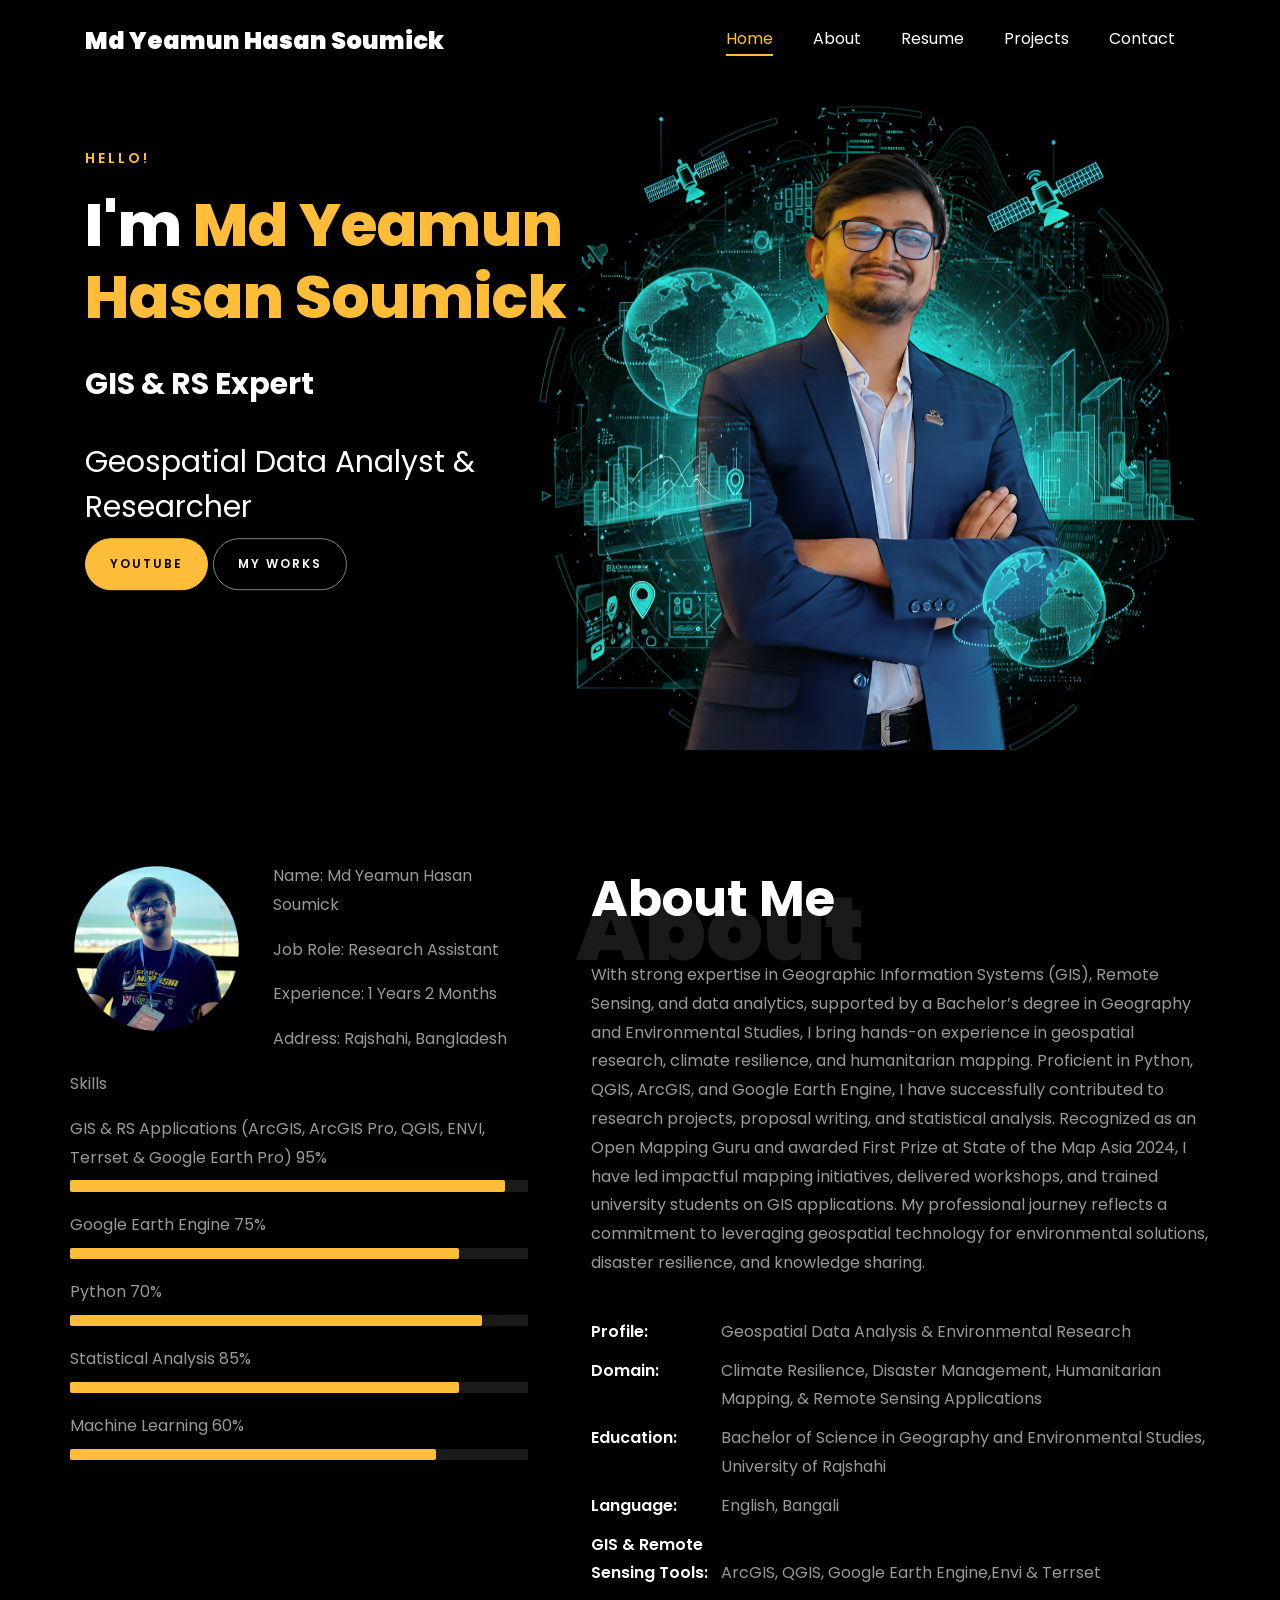
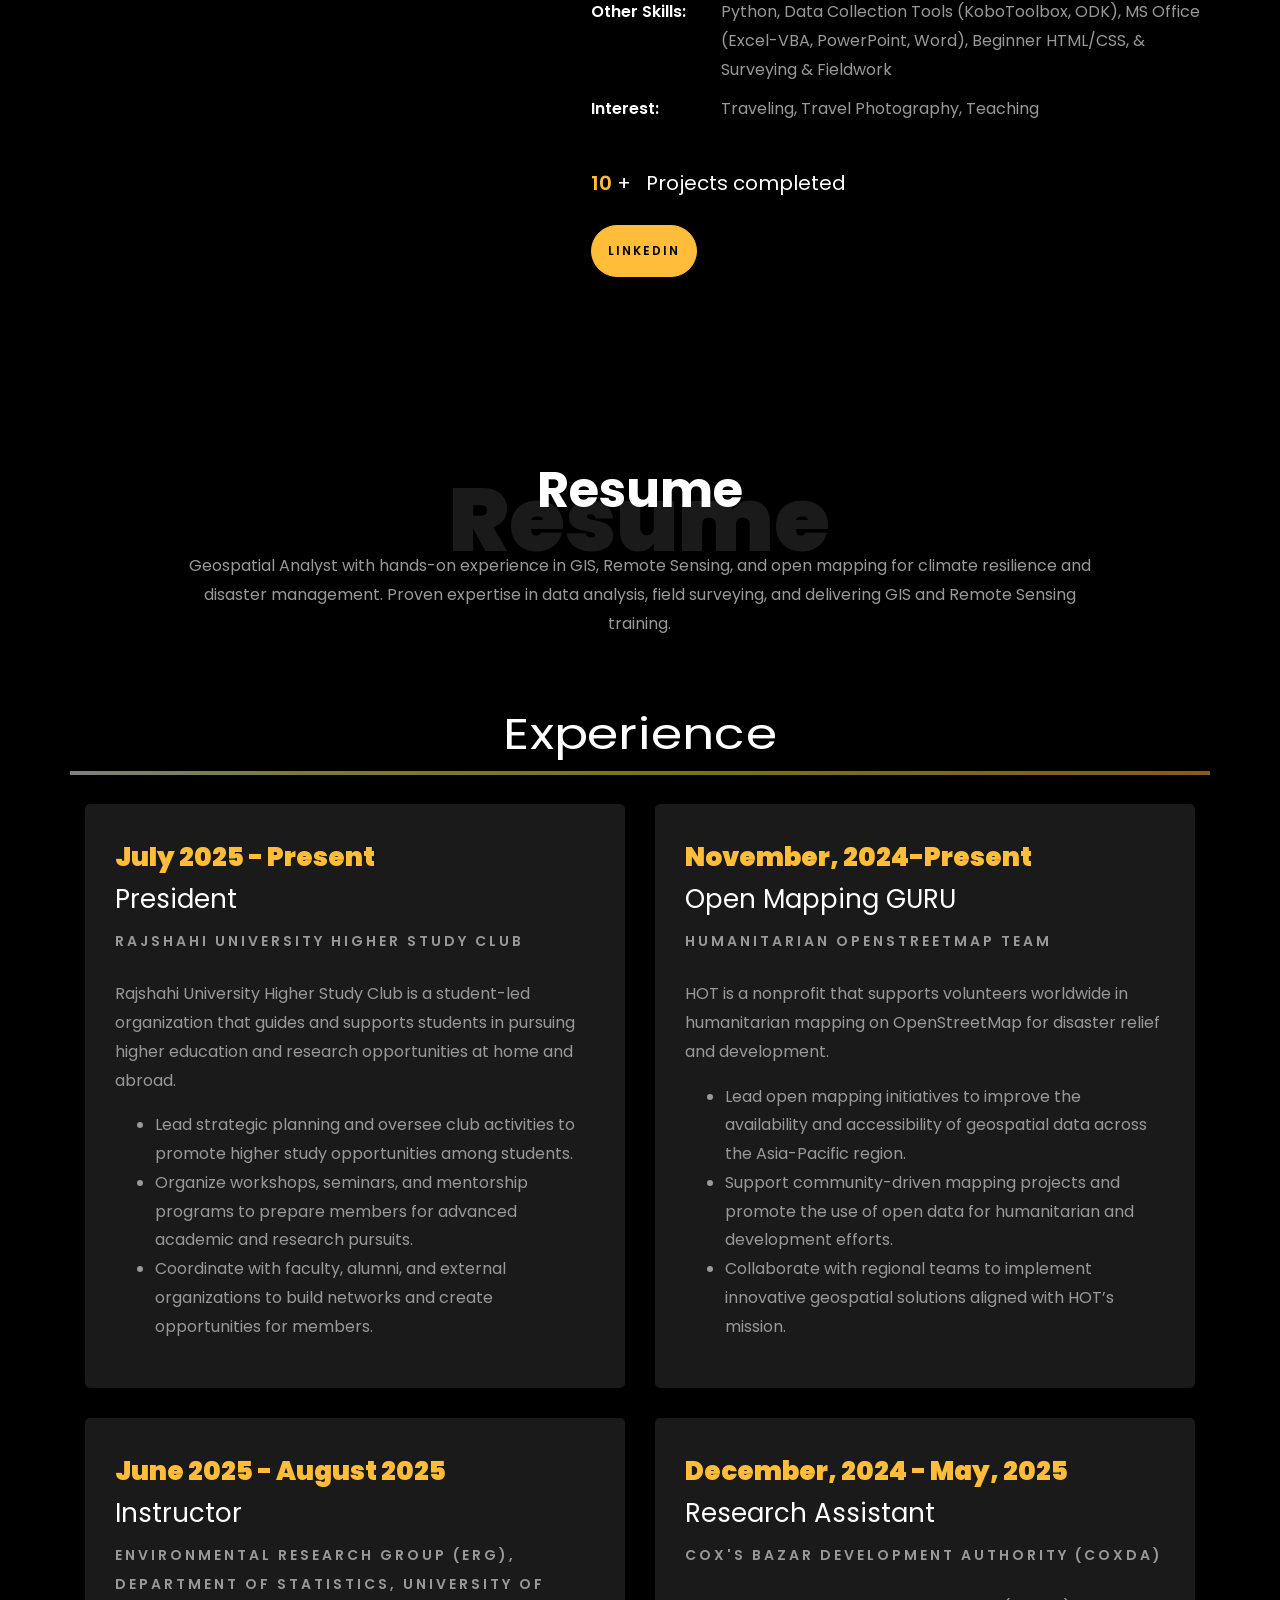
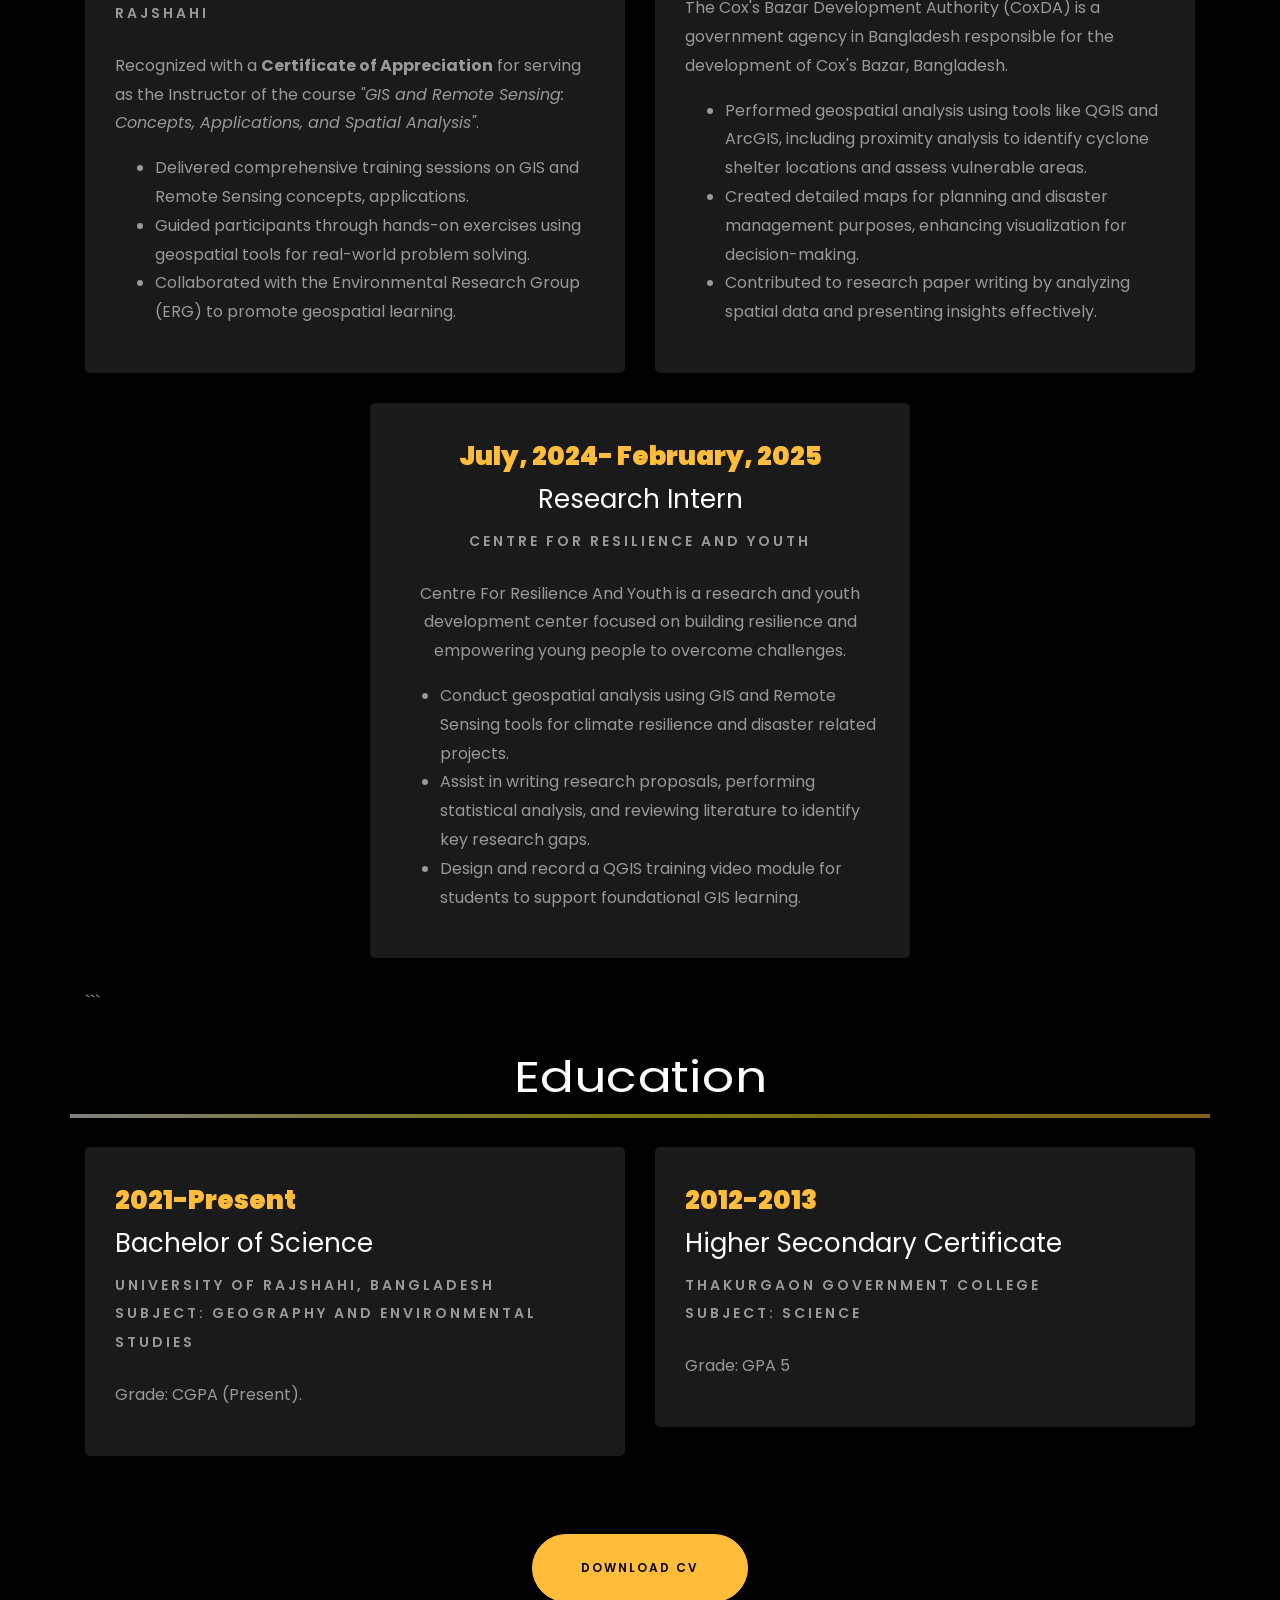
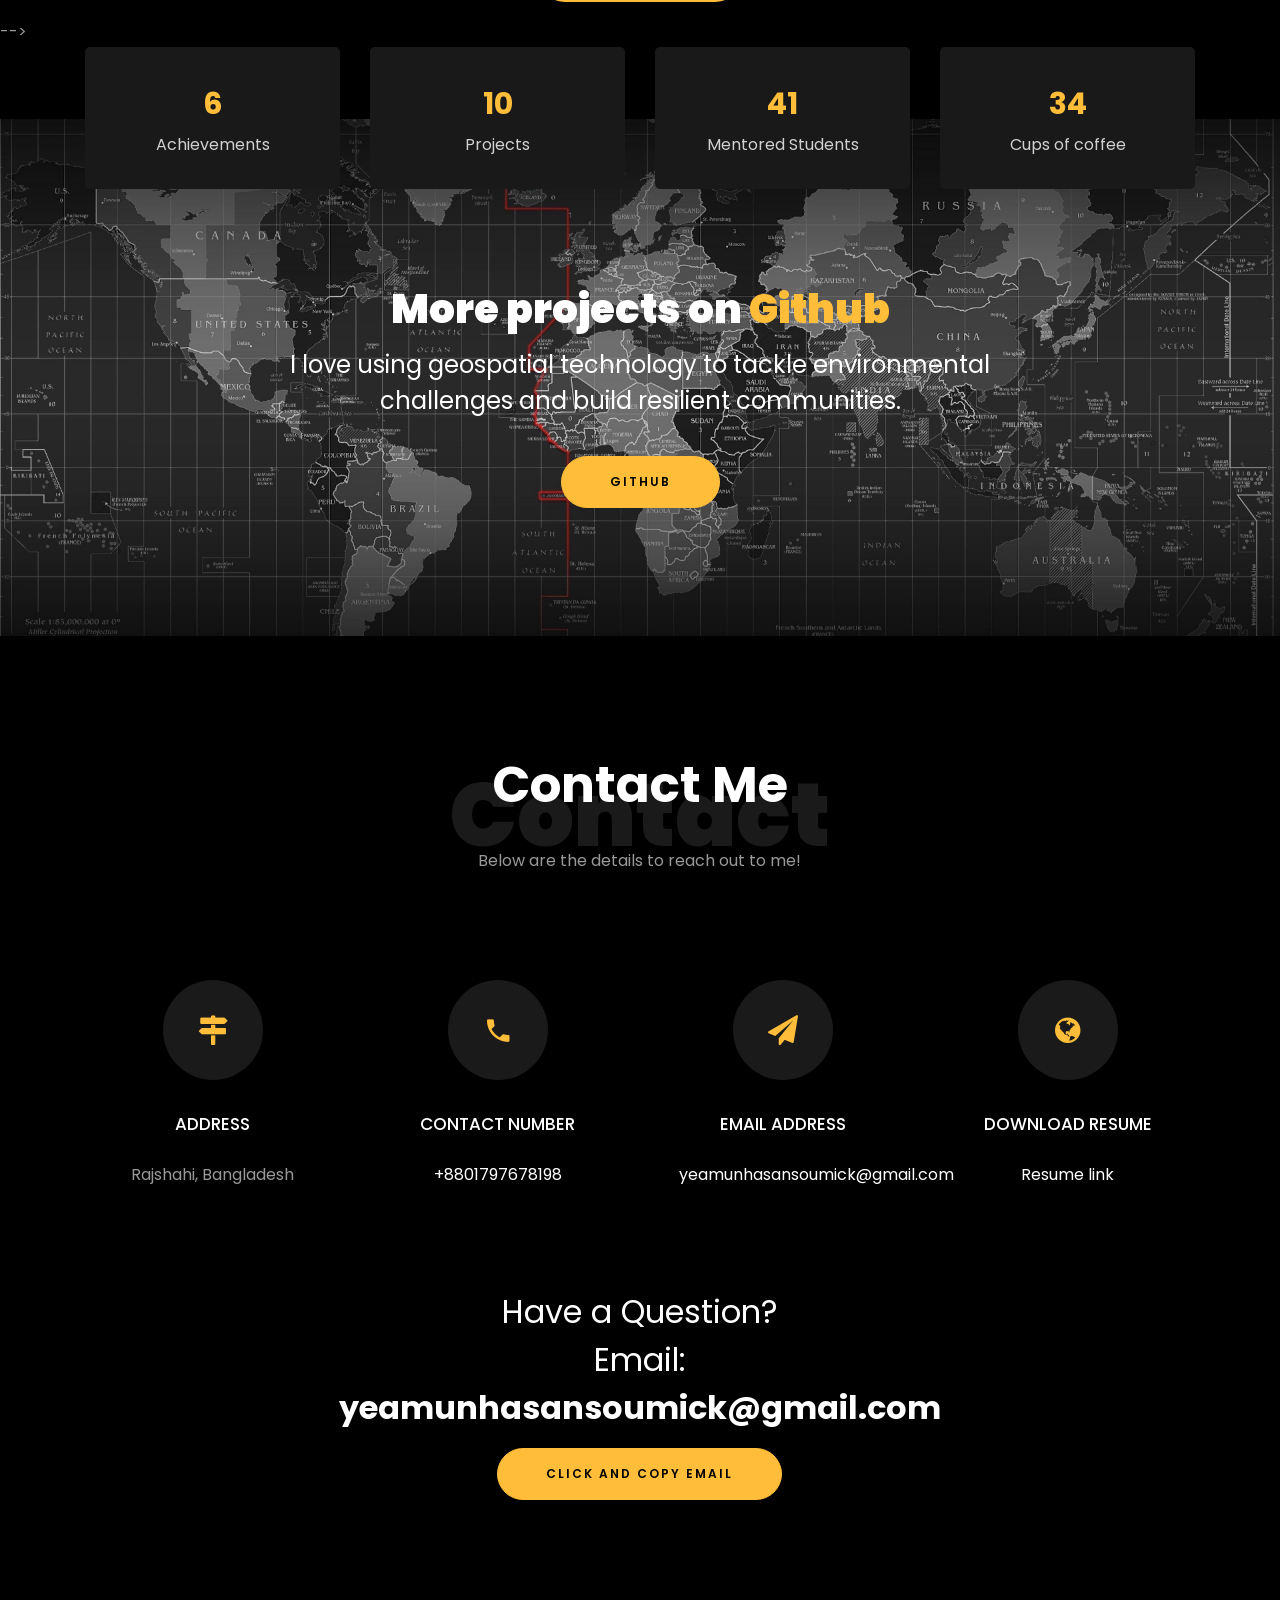
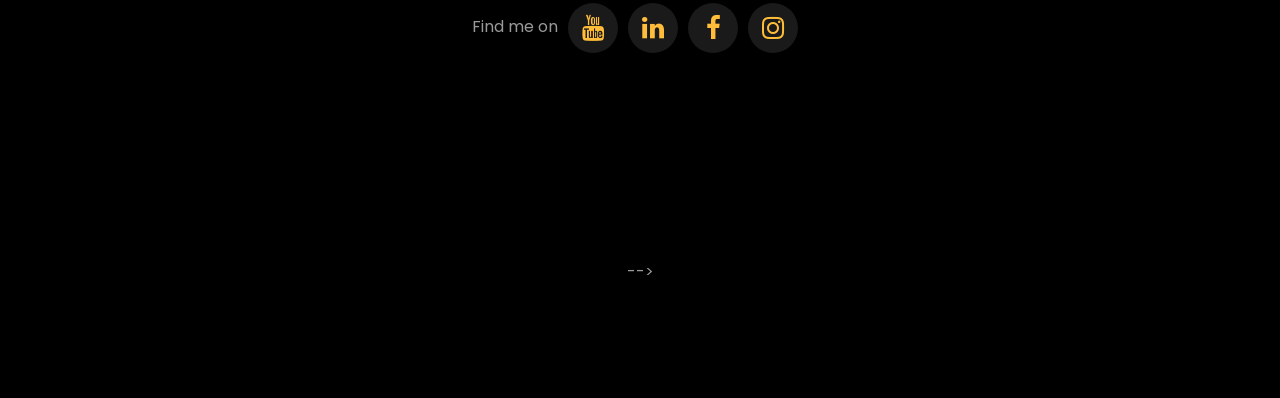
==== index.html @ 9cb05de7 "first" ====
<!DOCTYPE html>
<html lang="en">
  <head>
    <title>Md Yeamun Hasan Soumick's Portfolio</title>
    <meta charset="utf-8">
    <meta name="viewport" content="width=device-width, initial-scale=1, shrink-to-fit=no">
    
    <link href="https://fonts.googleapis.com/css?family=Poppins:100,200,300,400,500,600,700,800,900" rel="stylesheet">

    <link rel="stylesheet" href="css/open-iconic-bootstrap.min.css">
    <link rel="stylesheet" href="css/animate.css">
    
    <link rel="stylesheet" href="css/owl.carousel.min.css">
    <link rel="stylesheet" href="css/owl.theme.default.min.css">
    <link rel="stylesheet" href="css/magnific-popup.css">

    <link rel="stylesheet" href="css/aos.css">

    <link rel="stylesheet" href="css/ionicons.min.css">
    
    <link rel="stylesheet" href="css/flaticon.css">
    <link rel="stylesheet" href="css/icomoon.css">
    <link rel="stylesheet" href="css/style.css">
	<link rel="icon" href="D:\Portfolio Website\Portfolio-Website-Template-main\images\research_10456473.png" type="image/png"> 



<style>

/*======================================
//--//-->   ABOUT
======================================*/

.about-mf .box-shadow-full {
  padding-top: 4rem;
  padding-bottom: 4rem;
}

.about-mf .about-img {
  margin-bottom: 2rem;
}

.about-mf .about-img img {
  margin-left: 10px;
}


.skill-mf .progress {
  /* background-color: #cde1f8; */
  margin: .5rem 0 1.2rem 0;
  border-radius: 0;
  height: .7rem;
}

.skill-mf .progress .progress-bar {
  height: .7rem;
  background-color: #ffbd39;
}


/* Animation styles */
#typing-animation {
  position: relative;
  font-size: 30px;
  font-weight: bold;
  color: rgb(255, 255, 255);
  overflow: hidden;
  white-space: nowrap;
  animation: typing 3s steps(20, end) infinite;
}

#typing-animation:before {
  content: "";
  /* position: absolute; */
  top: 0;
  left: 0;
  width: 0;
  height: 100%;
  background-color: #ccc;
  animation: typing-cursor 0.5s ease-in-out infinite;
}

@keyframes typing {
  from {
    width: 0;
  }
  to {
    width: 100%;
  }
}

@keyframes typing-cursor {
  from {
    width: 5px;
  }
  to {
    width: 0;
  }
}


/* project image zoom effect */

.zoom-effect {
  overflow: hidden;
  transition: transform 0.3s ease-out;
}

.zoom-effect:hover {
  transform: scale(1.1);
}


</style>


  </head>
  <body data-spy="scroll" data-target=".site-navbar-target" data-offset="300">
	  
	  
    <nav class="navbar navbar-expand-lg navbar-dark ftco_navbar ftco-navbar-light site-navbar-target" id="ftco-navbar">
	    <div class="container">
	      <a class="navbar-brand" href="index.html">Md Yeamun Hasan Soumick</a>
	      <button class="navbar-toggler js-fh5co-nav-toggle fh5co-nav-toggle" type="button" data-toggle="collapse" data-target="#ftco-nav" aria-controls="ftco-nav" aria-expanded="false" aria-label="Toggle navigation">
	        <span class="oi oi-menu"></span> Menu
	      </button>

	      <div class="collapse navbar-collapse" id="ftco-nav">
	        <ul class="navbar-nav nav ml-auto">
	          <li class="nav-item"><a href="#home-section" class="nav-link"><span>Home</span></a></li>
	          <li class="nav-item"><a href="#about-section" class="nav-link"><span>About</span></a></li>
	          <li class="nav-item"><a href="#resume-section" class="nav-link"><span>Resume</span></a></li>
	          <li class="nav-item"><a href="#project-section" class="nav-link"><span>Projects</span></a></li>
	          <li class="nav-item"><a href="#contact-section" class="nav-link"><span>Contact</span></a></li>
	        </ul>
	      </div>
	    </div>
	  </nav>
	  <section id="home-section" class="hero">
		  <div class="home-slider  owl-carousel">
	       <div class="slider-item ">
	      	<div class="overlay"></div>
	         <div class="container">
	          <div class="row d-md-flex no-gutters slider-text align-items-end justify-content-end" data-scrollax-parent="true">
	          	<div class="one-third js-fullheight order-md-last img" style="background-image:url(images/bg_1.png);">
	          	 <div class="overlay"></div>
	          	</div>
		          <div class="one-forth d-flex  align-items-center ftco-animate" data-scrollax=" properties: { translateY: '70%' }">
		          	<div class="text">
		          		<span class="subheading">Hello!</span>
			            <h1 class="mb-4 mt-3">I'm <span>Md Yeamun Hasan Soumick</span></h1>

						<!-- Element to contain animated typing -->
						<span id="typing-animation"></span>

						<script>

						// Initialize the typing animation
						const typingAnimationElement = document.getElementById('typing-animation');

						// Create an array of typing text
						const typingTexts = [
						'GIS & RS Expert  ',
						'Researcher  ',
						'Trainer   ',
						];

						// Create a function to display the typing animation for a given text
						function playTypingAnimation(text) {
						// Loop through each character and add it to the element
						for (let i = 0; i < text.length; i++) {
							setTimeout(() => {
							typingAnimationElement.textContent += text[i];
							}, i * 200); // Increase the delay to slow down the typing animation
						}

						// Once the animation is complete, reset the text and start over
						setTimeout(() => {
							typingAnimationElement.textContent = '';
							playTypingAnimation(typingTexts[(typingTexts.indexOf(text) + 1) % typingTexts.length]);
						}, text.length * 200);
						}

						// Start the typing animation loop
						playTypingAnimation(typingTexts[0]);

						</script>

						<br>
						<br>
			            <h2>Geospatial Data Analyst & Researcher</h2>
						<!-- <h2 class="d-flex" style="margin-bottom: 0">With over 5 years of experience</h2> -->
						<!-- <br> -->
			            <p><a href="https://www.youtube.com/@geox_yeamun" class="btn btn-primary py-3 px-4">YouTube</a> 
							<a href="https://www.linkedin.com/in/yeamunhasansoumick/" class="btn btn-white btn-outline-white py-3 px-4">My works</a></p>
		            </div>
		          </div>
	        	</div>
	        </div>
	      </div>
		</div>
    </section>



    <section class="ftco-about img ftco-section ftco-no-pb" id="about-section">
    	<div class="container">
			<div class="row">
				<div class="row d-flex align-items-stretch">
				<!-- <div class="row d-flex"> -->
					<div class="col-md-6 col-lg-5 d-flex">
						<div class="img-about img d-flex align-items-stretch">
							<div class="overlay">
								<div class="row">
									<div class="col-sm-6 col-md-5">
									  <div class="about-img">
										<img src="images/about-me.png" class="img-fluid rounded b-shadow-a" alt="">
									  </div>
									</div>
									<!-- Details next to profile image -->
									<div class="col-sm-6 col-md-7">
									  <div class="about-info">
										<p><span class="title-s">Name: </span> <span>Md Yeamun Hasan Soumick</span></p>
										<p><span class="title-s">Job Role: </span> <span>Research Assistant </span></p>
										<p><span class="title-s">Experience: </span> <span>1 Years 2 Months</span></p>
										<p><span class="title-s">Address: </span> <span>Rajshahi, Bangladesh</span></p>
									  </div>
									</div>
								  </div>

								<div class="skill-mf">
									<p class="title-s">Skills</p>
									<span>GIS & RS Applications (ArcGIS, ArcGIS Pro, QGIS, ENVI, Terrset & Google Earth Pro)</span> <span class="pull-right">95%</span>
									<div class="progress">
										<div class="progress-bar" role="progressbar" style="width: 95%;" aria-valuenow="95" aria-valuemin="0"
											aria-valuemax="100"></div>
									</div>
									
									<span>Google Earth Engine</span> <span class="pull-right">75%</span>
									<div class="progress">
										<div class="progress-bar" role="progressbar" style="width: 85%" aria-valuenow="85" aria-valuemin="0"
											aria-valuemax="100"></div>
									</div>
									
									<span>Python</span> <span class="pull-right">70%</span>
									<div class="progress">
										<div class="progress-bar" role="progressbar" style="width: 90%" aria-valuenow="90" aria-valuemin="0"
											aria-valuemax="100"></div>
									</div>
									
									<span>Statistical Analysis</span> <span class="pull-right">85%</span>
									<div class="progress">
										<div class="progress-bar" role="progressbar" style="width: 85%" aria-valuenow="85" aria-valuemin="0"
											aria-valuemax="100"></div>
									</div>
									
									<span>Machine Learning</span> <span class="pull-right">60%</span>
									<div class="progress">
										<div class="progress-bar" role="progressbar" style="width: 80%" aria-valuenow="80" aria-valuemin="0"
											aria-valuemax="100"></div>
									</div>
								</div>
							</div>
						</div>
					</div>
					
					<div class="col-md-6 col-lg-7 pl-lg-5 pb-5">
						<div class="row justify-content-start pb-3">
							<div class="col-md-12 heading-section ftco-animate">
								
								<h1 class="big">About</h1>
								<h2 class="mb-4">About Me</h2>
								
								<p>With strong expertise in Geographic Information Systems (GIS), Remote Sensing, and data analytics, supported by a Bachelor’s degree in Geography and Environmental Studies, I bring hands-on experience in geospatial research, climate resilience, and humanitarian mapping. Proficient in Python, QGIS, ArcGIS, and Google Earth Engine, I have successfully contributed to research projects, proposal writing, and statistical analysis. Recognized as an Open Mapping Guru and awarded First Prize at State of the Map Asia 2024, I have led impactful mapping initiatives, delivered workshops, and trained university students on GIS applications. My professional journey reflects a commitment to leveraging geospatial technology for environmental solutions, disaster resilience, and knowledge sharing.</p>
								<ul class="about-info mt-4 px-md-0 px-2">
									<li class="d-flex"><span>Profile:</span> <span>Geospatial Data Analysis &amp; Environmental Research</span></li>
									<li class="d-flex"><span>Domain:</span> <span>Climate Resilience, Disaster Management, Humanitarian Mapping, &amp; Remote Sensing Applications</span></li>
									<li class="d-flex"><span>Education:</span> <span>Bachelor of Science in Geography and Environmental Studies, University of Rajshahi</span></li>
									<li class="d-flex"><span>Language:</span> <span>English, Bangali</span></li>
									<li class="d-flex"><span>GIS & Remote Sensing Tools:</span> <span><br>ArcGIS, QGIS, Google Earth Engine,Envi &amp; Terrset</span></li>
									<li class="d-flex"><span>Other Skills:</span> <span>Python, Data Collection Tools (KoboToolbox, ODK), MS Office (Excel-VBA, PowerPoint, Word), Beginner HTML/CSS,  &amp; Surveying & Fieldwork</span></li>
									<li class="d-flex"><span>Interest:</span> <span>Traveling, Travel Photography, Teaching</span></li>
									
								</ul>
							</div>
						</div>


						<div class="counter-wrap ftco-animate d-flex mt-md-3">
							<div class="text">
								<p class="mb-4">
									<span class="number" data-number="30">0</span> <span>+</span>
									<span>&nbsp; Projects completed</span>
								</p>
								<p><a href="https://www.linkedin.com/in/yeamunhasansoumick/" class="btn btn-primary py-3 px-3">LinkedIn</a></p>
							</div>
						</div>
					</div>
				</div>
			</div>
		</div>
    </section>



	
    <section class="ftco-section ftco-no-pb" id="resume-section">
    	<div class="container">
    		<div class="row justify-content-center pb-5">
          <div class="col-md-10 heading-section text-center ftco-animate">
          	<h1 class="big big-2">Resume</h1>
            <h2 class="mb-4">Resume</h2>
            <p>Geospatial Analyst with hands-on experience in GIS, Remote Sensing, and open mapping for climate resilience and disaster management. Proven expertise in data analysis, field surveying, and delivering GIS and Remote Sensing training.</p>
          </div>
        </div>

<div class="row">
    <h1 class="big-4">Experience</h1>
    <div class="underline"></div>
</div>
<br>

<div class="row"> <div class="col-md-6">
    <div class="resume-wrap ftco-animate">
        <span class="date">July 2025 - Present</span>
        <h2>President</h2>
        <span class="position">Rajshahi University Higher Study Club</span>
        <p class="mt-4">
            Rajshahi University Higher Study Club is a student-led organization that guides and supports students in pursuing higher education and research opportunities at home and abroad.
        </p>
        <ul class="mt-2">
            <li>Lead strategic planning and oversee club activities to promote higher study opportunities among students.</li>
            <li>Organize workshops, seminars, and mentorship programs to prepare members for advanced academic and research pursuits.</li>
            <li>Coordinate with faculty, alumni, and external organizations to build networks and create opportunities for members.</li>
        </ul>
            </p> </div>
    </div>
    
    <div class="col-md-6">
        <div class="resume-wrap ftco-animate">
            <span class="date">November, 2024-Present</span>
            <h2> Open Mapping GURU</h2>
            <span class="position">Humanitarian OpenStreetMap Team</span>
            <p class="mt-4">HOT is a nonprofit that supports volunteers worldwide in humanitarian mapping on OpenStreetMap for disaster relief and development. 
                <ul>
                    <li>Lead open mapping initiatives to improve the availability and accessibility of geospatial data across the Asia-Pacific region.</li>
                    <li>Support community-driven mapping projects and promote the use of open data for humanitarian and development efforts.</li>
                    <li>Collaborate with regional teams to implement innovative geospatial solutions aligned with HOT’s mission.</li>
                </ul>
            </p> </div>
    </div>
	<div class="col-md-6">
    <div class="resume-wrap ftco-animate">
        <span class="date">June 2025 - August 2025</span>
        <h2>Instructor</h2>
        <span class="position">Environmental Research Group (ERG), Department of Statistics, University of Rajshahi</span>
        <p class="mt-4">
            Recognized with a <strong>Certificate of Appreciation</strong> for serving as the Instructor of the course 
            <em>"GIS and Remote Sensing: Concepts, Applications, and Spatial Analysis"</em>. 
        </p>
        <ul class="mt-2">
            <li>Delivered comprehensive training sessions on GIS and Remote Sensing concepts, applications.</li>
            <li>Guided participants through hands-on exercises using geospatial tools for real-world problem solving.</li>
            <li>Collaborated with the Environmental Research Group (ERG) to promote geospatial learning.</li>
        </ul>
    </div>
</div>

    <div class="col-md-6">
        <div class="resume-wrap ftco-animate">
            <span class="date">December, 2024 - May, 2025</span>
            <h2>Research Assistant</h2>
            <span class="position">Cox's Bazar Development Authority (CoxDA)</span>
            <p class="mt-4">The Cox's Bazar Development Authority (CoxDA) is a government agency in Bangladesh responsible for the development of Cox's Bazar, Bangladesh. 
                <ul>
                    <li>Performed geospatial analysis using tools like QGIS and ArcGIS, including proximity analysis to identify cyclone shelter locations and assess vulnerable areas.</li>
                    <li>Created detailed maps for planning and disaster management purposes, enhancing visualization for decision-making.</li>
                    <li>Contributed to research paper writing by analyzing spatial data and presenting insights effectively.</li>
                </ul>
            </p> </div>
    </div>

    <div class="col-md-6 mx-auto">
        <div class="resume-wrap ftco-animate text-center">
            <span class="date">July, 2024- February, 2025</span>
            <h2>Research Intern</h2>
            <span class="position">Centre For Resilience And Youth</span>
            <p class="mt-4">
            Centre For Resilience And Youth is a research and youth development center focused on building resilience and empowering young people to overcome challenges. 
            </p>
            <ul class="text-left mt-2">
                <li>Conduct geospatial analysis using GIS and Remote Sensing tools for climate resilience and disaster related projects. </li>
                <li>Assist in writing research proposals, performing statistical analysis, and reviewing literature to identify key research gaps. </li>
                <li>Design and record a QGIS training video module for students to support foundational GIS learning. </li>
            </ul>
        </div>
    </div>
    
</div> ```



		<br>
		<br>

		<div class="row">
			<h1 class="big-4">Education</h1>
			<div class="underline"></div>
		</div>
		<br>
		
			<div class="row">
    			<div class="col-md-6">
    				<div class="resume-wrap ftco-animate">
    					<span class="date">2021-Present</span>
    					<h2>Bachelor of Science</h2>
    					<span class="position">University of Rajshahi, Bangladesh</span><br>
						<span class="position">Subject: Geography and Environmental Studies</span>
    					<p class="mt-4">Grade: CGPA (Present).</p>
    				</div>
    			</div>

    			<div class="col-md-6">
    				<div class="resume-wrap ftco-animate">
    					<span class="date">2012-2013</span>
    					<h2>Higher Secondary Certificate</h2>
    					<span class="position">Thakurgaon government college</span><br>
						<span class="position">Subject: Science</span>
    					<p class="mt-4">Grade: GPA 5</p>
    				</div>
				</div>
    		</div>

    		<div class="row justify-content-center mt-5">
    			<div class="col-md-6 text-center ftco-animate">
    				<p><a href="https://drive.google.com/drive/folders/1IOso8MpFU1HWrGOUlvweT_PxfpO3ILqB?usp=sharing" class="btn btn-primary py-4 px-5">Download CV</a></p>
    			</div>
    		</div>
    	</div>
    </section>

   

    <!-- <section class="ftco-section" id="project-section">
      <div class="container">
        <div class="row justify-content-center mb-5 pb-5">
          <div class="col-md-7 heading-section text-center ftco-animate">
            <h1 class="big big-2">Projects</h1>
            <h2 class="mb-4">Projects</h2>
            <p>Below are the sample Data Analytics projects on SQL, Python, Power BI & ML.</p>
          </div>
        </div>
        <div class="row d-flex">
          <div class="col-md-4 d-flex ftco-animate">
          	<div class="blog-entry justify-content-end">
              <a href="https://github.com/rishabhnmishra/SQL_Music_Store_Analysis/blob/main/Music_Store_Query.sql" class="block-20 zoom-effect" style="background-image: url('images/proj_1.jpg');">
              </a>
              <div class="text mt-3 float-right d-block">

                <h3 class="heading"><a href="https://github.com/rishabhnmishra/SQL_Music_Store_Analysis/blob/main/Music_Store_Query.sql">Digital Music Store Data Analysis using SQL</a></h3>
                <p>Analyzed music store data using advanced SQL queires to identify gaps and increase the business growth.</p>
              </div>
            </div>
          </div>
          <div class="col-md-4 d-flex ftco-animate">
          	<div class="blog-entry justify-content-end">
              <a href="https://github.com/rishabhnmishra/Python_Diwali_Sales_Analysis/blob/main/Diwali_Sales_Analysis.ipynb" class="block-20 zoom-effect" style="background-image: url('images/proj_2.jpg');">
              </a>
              <div class="text mt-3 float-right d-block">

                <h3 class="heading"><a href="https://github.com/rishabhnmishra/Python_Diwali_Sales_Analysis/blob/main/Diwali_Sales_Analysis.ipynb">Data Analysis using Python Project for Beginners</a></h3>
                <p>Performed exploratory data analysis on diwali sales data using Python to improve the customer experience.</p>
              </div>
            </div>
          </div>
          <div class="col-md-4 d-flex ftco-animate">
          	<div class="blog-entry">
              <a href="https://github.com/rishabhnmishra/Madhav_Store_Analysis_PowerBI/blob/main/Madhav%20Store%20dashboard.jpg" class="block-20 zoom-effect" style="background-image: url('images/proj_3.jpg');">
              </a>
              <div class="text mt-3 float-right d-block">

                <h3 class="heading"><a href="https://github.com/rishabhnmishra/Madhav_Store_Analysis_PowerBI/blob/main/Madhav%20Store%20dashboard.jpg">Power BI Sales dashboard Project for Beginners</a></h3>
                <p>Designed a power bi dashboard for Madhav Store to track and analyze the online sales data acorss India.</p>
              </div>
            </div>
          </div>
        </div>
	<br>
		<!-- added justify-content-center to center align the last two projects -->
		<!-- <div class="row d-flex justify-content-center">  
			<div class="col-md-4 d-flex ftco-animate">
				<div class="blog-entry justify-content-end">
				<a href="https://github.com/rishabhnmishra/sales_forecasting/tree/main" class="block-20 zoom-effect" style="background-image: url('images/proj_4.jpg');">
				</a>
				<div class="text mt-3 float-right d-block">
  
				  <h3 class="heading"><a href="https://github.com/rishabhnmishra/sales_forecasting/tree/main">Sales Forecast- Time Series Forecasting</a></h3>
				  <p>Used multiple machine learning models to forecast sales (retail store) and performed time series analysis.</p>
				</div>
			  </div>
			</div>
			<div class="col-md-4 d-flex ftco-animate">
				<div class="blog-entry justify-content-end">
				<a href="https://github.com/rishabhnmishra/customer_segmentation/blob/main/Customer_Segmentation-final.ipynb" class="block-20 zoom-effect" style="background-image: url('images/proj_5.jpg');">
				</a>
				<div class="text mt-3 float-right d-block">
  
				  <h3 class="heading"><a href="https://github.com/rishabhnmishra/customer_segmentation/blob/main/Customer_Segmentation-final.ipynb">Customer Segmentation using clustering model</a></h3>
				  <p>Developed a ML model to give various recommendations of financial products &amp; services on target customer groups.</p>
				</div>
			  </div>
			</div>
		 </div>
	  </div>
    </section> --> -->

	<section class="ftco-section ftco-no-pt ftco-no-pb ftco-counter img" id="section-counter">
      <div class="container">
		<div class="row d-md-flex align-items-center">
          <div class="col-md d-flex justify-content-center counter-wrap ftco-animate">
            <div class="block-18">
              <div class="text">
                <strong class="number" data-number="20">0</strong>
                <span>Achievements</span>
              </div>
            </div>
          </div>
          <div class="col-md d-flex justify-content-center counter-wrap ftco-animate">
            <div class="block-18">
              <div class="text">
                <strong class="number" data-number="30">0</strong>
                <span>Projects</span>
              </div>
            </div>
          </div>
          <div class="col-md d-flex justify-content-center counter-wrap ftco-animate">
            <div class="block-18">
              <div class="text">
                <strong class="number" data-number="120">0</strong>
                <span>Mentored Students</span>
              </div>
            </div>
          </div>
          <div class="col-md d-flex justify-content-center counter-wrap ftco-animate">
            <div class="block-18">
              <div class="text">
                <strong class="number" data-number="100">0</strong>
                <span>Cups of coffee</span>
              </div>
            </div>
          </div>
        </div>
      </div>
	
	  <div class="ftco-section ftco-hireme img margin-top" style="background-image: url(images/bg_1.jpg)">
			<!-- <div class="container"> -->
				<div class="row justify-content-center">
					<div class="col-md-7 ftco-animate text-center">
						<h2>More projects on<span> Github  </span> </h2>
						<div class="heading"> <h4> I love using geospatial technology to tackle environmental challenges and build resilient communities. </h4>
						<br>
						<p><a href="https://github.com/YeamunHasan" class="btn btn-primary py-3 px-5">GitHub</a></p>
						</div>
					</div>
				</div>
			<!-- </div> -->
		</div>
	</section>



    <section class="ftco-section contact-section ftco-no-pb" id="contact-section">
      <div class="container">
      	<div class="row justify-content-center mb-5 pb-3">
          <div class="col-md-7 heading-section text-center ftco-animate">
            <h1 class="big big-2">Contact</h1>
            <h2 class="mb-4">Contact Me</h2>
            <p>Below are the details to reach out to me!</p>
          </div>
        </div>

        <div class="row d-flex contact-info mb-5">
          <div class="col-md-6 col-lg-3 d-flex ftco-animate">
          	<div class="align-self-stretch box p-4 text-center">
          		<div class="icon d-flex align-items-center justify-content-center">
          			<span class="icon-map-signs"></span>
          		</div>
          		<h3 class="mb-4">Address</h3>
	            <p>Rajshahi, Bangladesh</p>
	          </div>
          </div>
          <div class="col-md-6 col-lg-3 d-flex ftco-animate">
          	<div class="align-self-stretch box p-4 text-center">
          		<div class="icon d-flex align-items-center justify-content-center">
          			<span class="icon-phone2"></span>
          		</div>
          		<h3 class="mb-4">Contact Number</h3>
	            <p><a href="tel://0101010101">+8801797678198</a></p>
	          </div>
          </div>
          <div class="col-md-6 col-lg-3 d-flex ftco-animate">
          	<div class="align-self-stretch box p-4 text-center">
          		<div class="icon d-flex align-items-center justify-content-center">
          			<span class="icon-paper-plane"></span>
          		</div>
          		<h3 class="mb-4">Email Address</h3>
	            <p><a href="mailto:info@yoursite.com">yeamunhasansoumick@gmail.com</a></p>
	          </div>
          </div>
          <div class="col-md-6 col-lg-3 d-flex ftco-animate">
          	<div class="align-self-stretch box p-4 text-center">
          		<div class="icon d-flex align-items-center justify-content-center">
          			<span class="icon-globe"></span>
          		</div>
          		<h3 class="mb-4">Download Resume</h3>
	            <p><a href="#">Resume link</a></p>
	          </div>
          </div>

		  <div class="container">
			<br>
			<br>
			<div class="row justify-content-center">
    <div class="col-md-7 ftco-animate text-center">
        <h2>Have a<span> Question? </span> 
            <p>
                Email: <span id="email-to-copy" style="font-weight: bold;">yeamunhasansoumick@gmail.com</span>
            </p>
            
            <button onclick="copyEmail()" class="btn btn-primary py-3 px-5">
                Click and Copy Email
            </button>

            <p id="copy-message" style="margin-top: 10px; color: green; visibility: hidden;">
                Email copied to clipboard!
            </p>
        </h2>
    </div>
</div>

<script>
    function copyEmail() {
        // 1. Get the text content of the email address element
        const emailText = document.getElementById('email-to-copy').innerText;
        
        // 2. Use the modern Clipboard API to write the text
        navigator.clipboard.writeText(emailText).then(() => {
            // 3. Show the success message
            const messageElement = document.getElementById('copy-message');
            messageElement.style.visibility = 'visible';
            messageElement.style.opacity = '1';

            // 4. Hide the message after 3 seconds
            setTimeout(() => {
                messageElement.style.opacity = '0';
                messageElement.style.visibility = 'hidden';
            }, 3000);

        }).catch(err => {
            // Handle error (e.g., browser doesn't support the API)
            console.error('Could not copy text: ', err);
            alert('Failed to copy the email. Please copy it manually.');
        });
    }
</script>
				<br>
					<ul class="ftco-footer-social list-unstyled d-flex justify-content-center align-items-center mb-0">
					  <li class="ftco-animate normal-txt">Find me on  </li>
					  <li class="ftco-animate"><a href="https://www.youtube.com/@geox_yeamun"><span class="icon-youtube"></span></a></li>
					  <li class="ftco-animate"><a href="https://www.linkedin.com/in/yeamunhasansoumick/"><span class="icon-linkedin"></span></a></li>  
					  <!-- <li class="ftco-animate"><a href="https://twitter.com/rishabhnmishra"><span class="icon-twitter"></span></a></li> -->
					  <li class="ftco-animate"><a href="https://www.facebook.com/TheYeamunHasanSoumick"><span class="icon-facebook"></span></a></li>
				      <li class="ftco-animate"><a href="https://www.instagram.com/yeamun_hasan_soumick?igsh=MXVqNGc4d2l1Z25vdQ%3D%3D&utm_source=qr"><span class="icon-instagram"></span></a></li>
					</ul>
				<br>
		   </div>
   </div>
 </section>


 
	
    <footer class="ftco-footer ftco-section">
		<div class="container">
		  <div class="row">
			<div class="col-md-12 text-center">
  
			  <!-- <p>Link back to Colorlib can't be removed. Template is licensed under CC BY 3.0.
	Copyright &copy;<script>document.write(new Date().getFullYear());</script> All rights reserved | This template is made with <i class="icon-heart color-danger" aria-hidden="true"></i> by <a href="https://colorlib.com" target="_blank">Colorlib</a>
	<!-- Link back to Colorlib can't be removed. Template is licensed under CC BY 3.0. --></p> -->
			</div>
		  </div>
		</div>
	  </footer>


  <!-- loader -->
  <div id="ftco-loader" class="show fullscreen"><svg class="circular" width="48px" height="48px"><circle class="path-bg" cx="24" cy="24" r="22" fill="none" stroke-width="4" stroke="#eeeeee"/><circle class="path" cx="24" cy="24" r="22" fill="none" stroke-width="4" stroke-miterlimit="10" stroke="#F96D00"/></svg></div>


  <script src="js/jquery.min.js"></script>
  <script src="js/jquery-migrate-3.0.1.min.js"></script>
  <script src="js/popper.min.js"></script>
  <script src="js/bootstrap.min.js"></script>
  <script src="js/jquery.easing.1.3.js"></script>
  <script src="js/jquery.waypoints.min.js"></script>
  <script src="js/jquery.stellar.min.js"></script>
  <script src="js/owl.carousel.min.js"></script>
  <script src="js/jquery.magnific-popup.min.js"></script>
  <script src="js/aos.js"></script>
  <script src="js/jquery.animateNumber.min.js"></script>
  <script src="js/scrollax.min.js"></script>
  
  <script src="js/main.js"></script>
    
  </body>
</html>
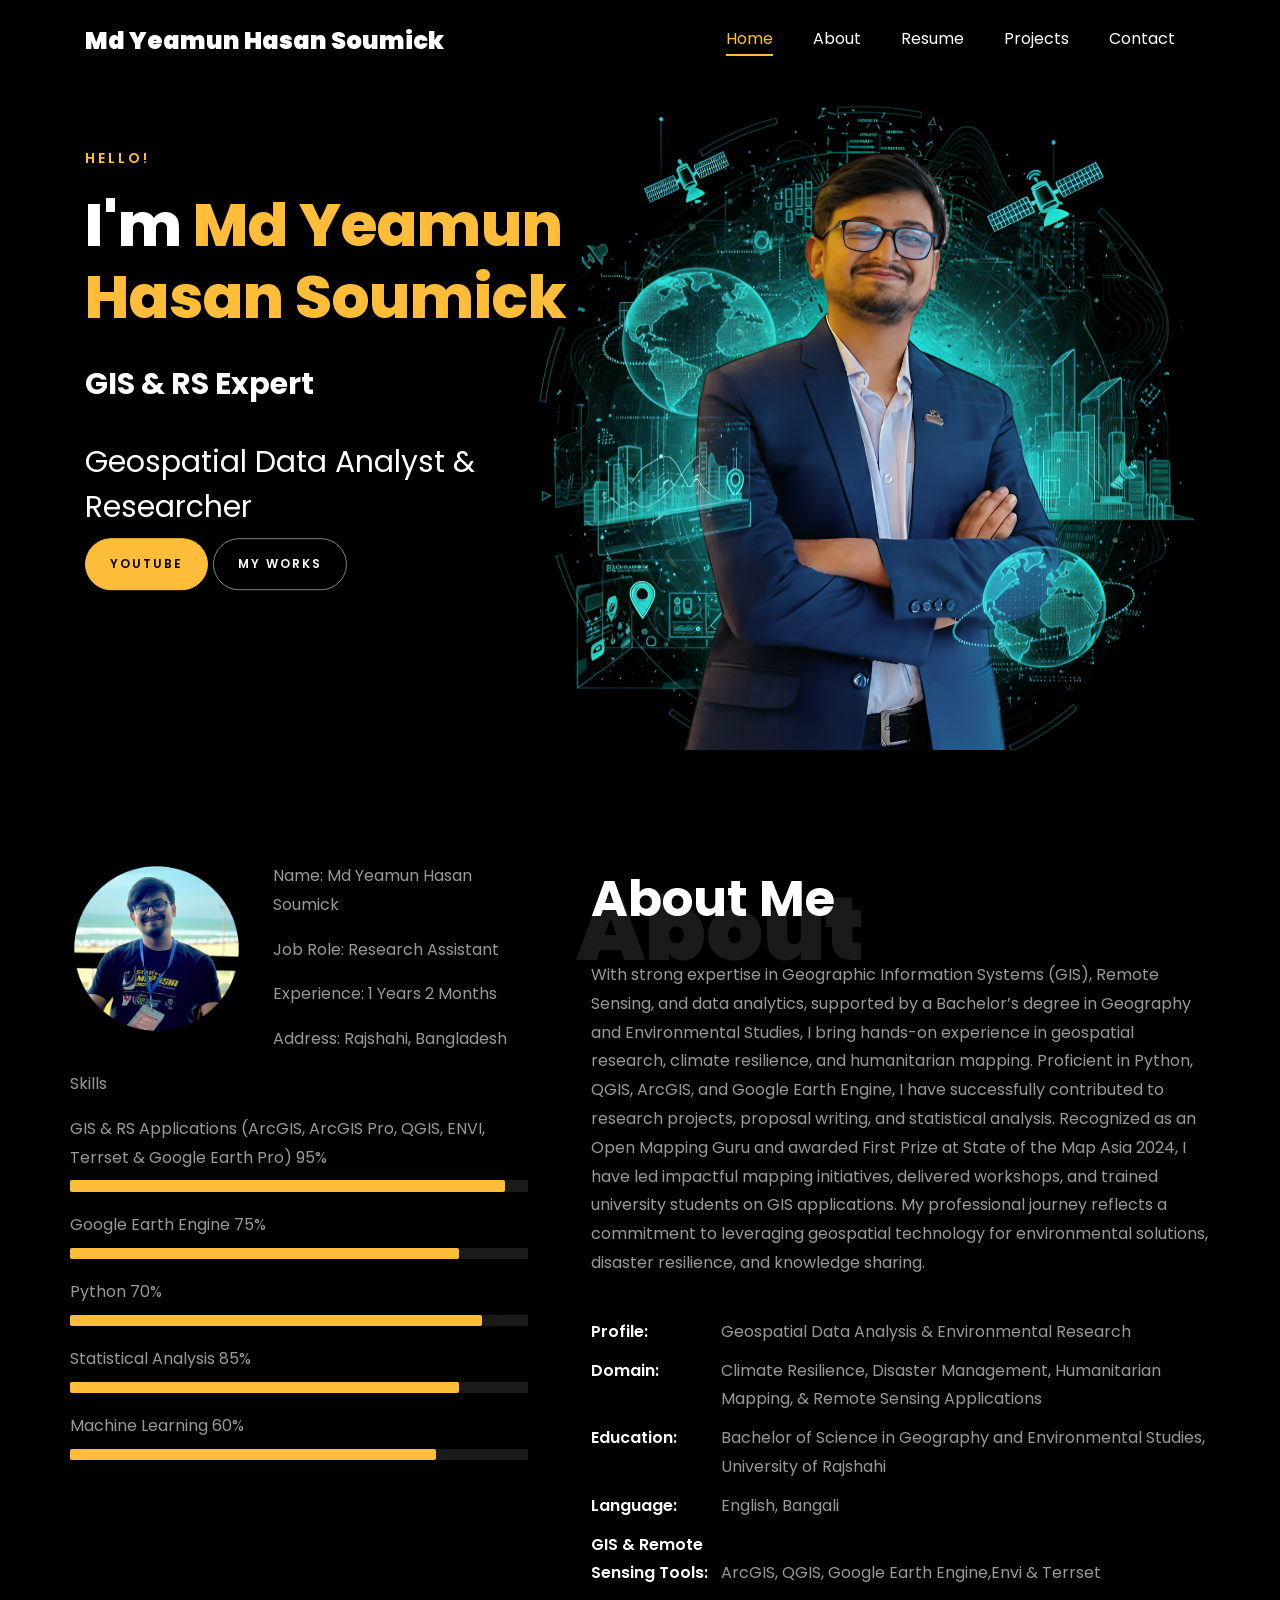
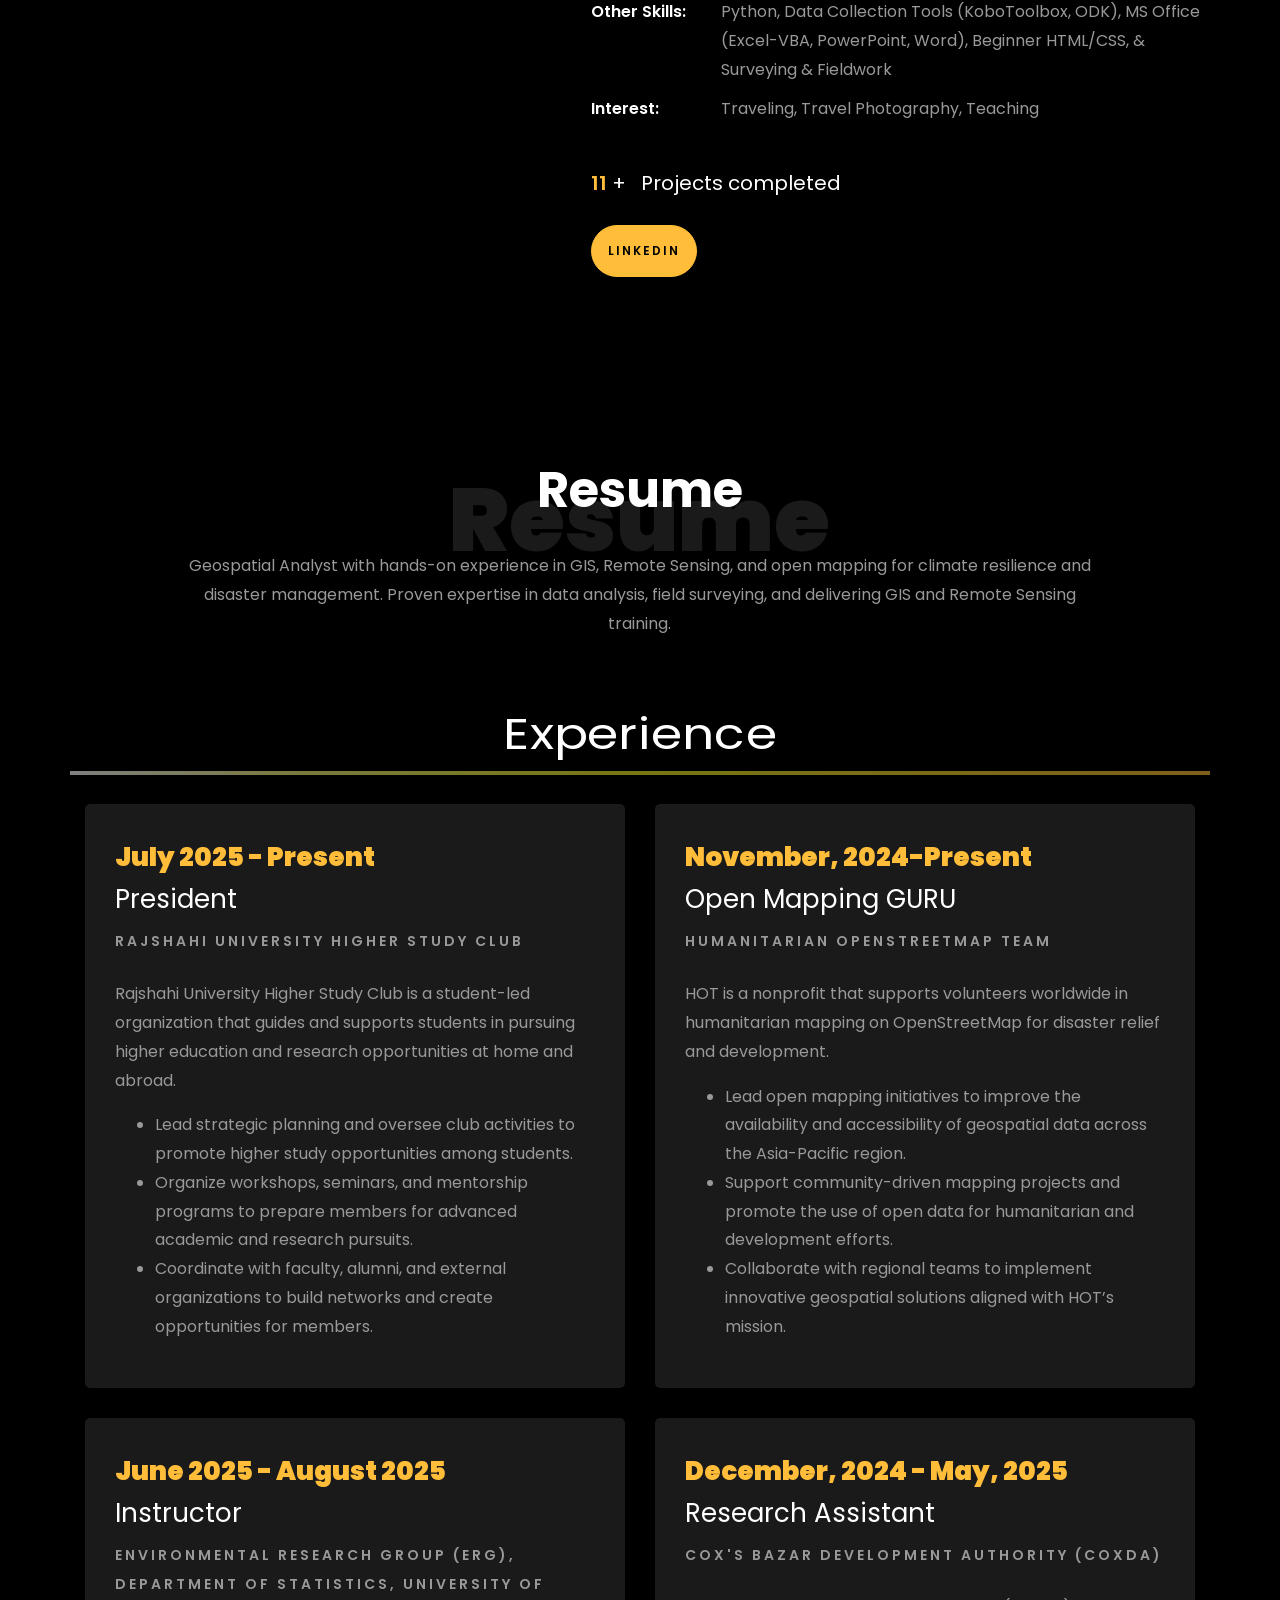
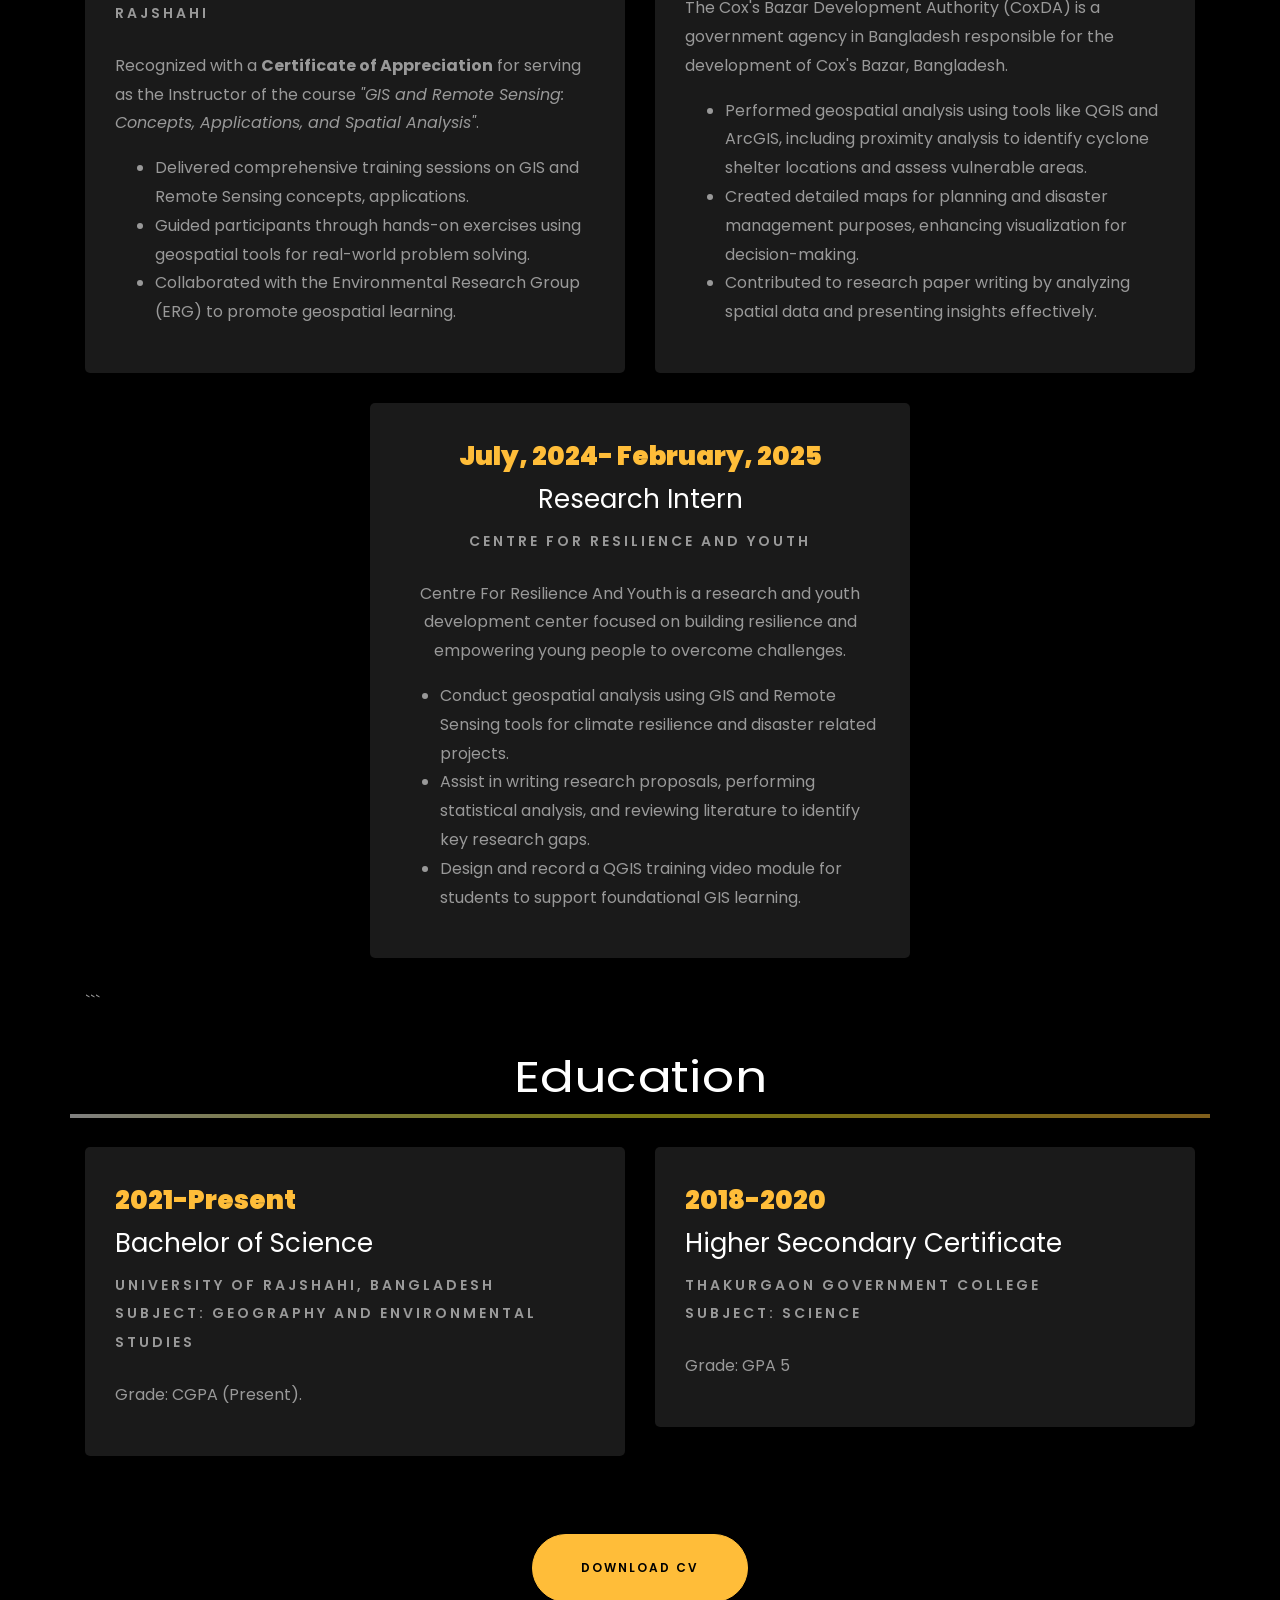
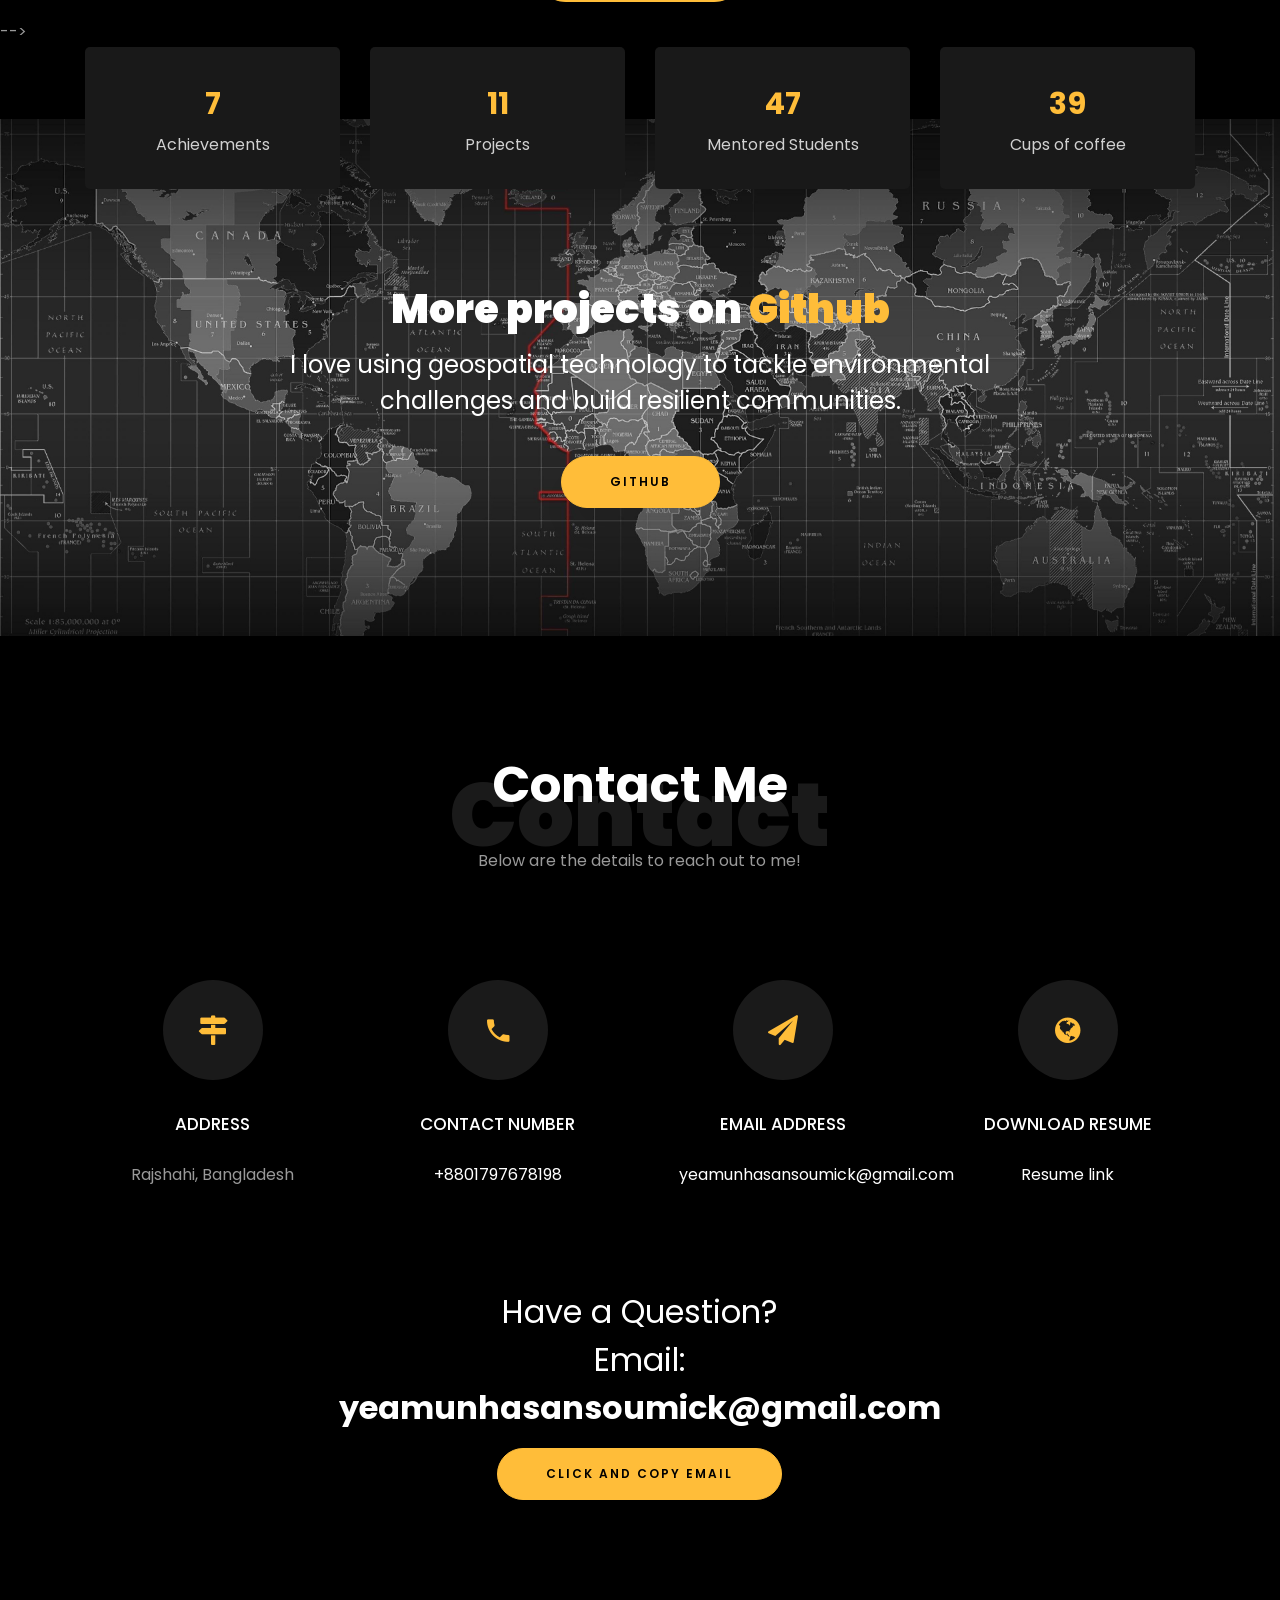
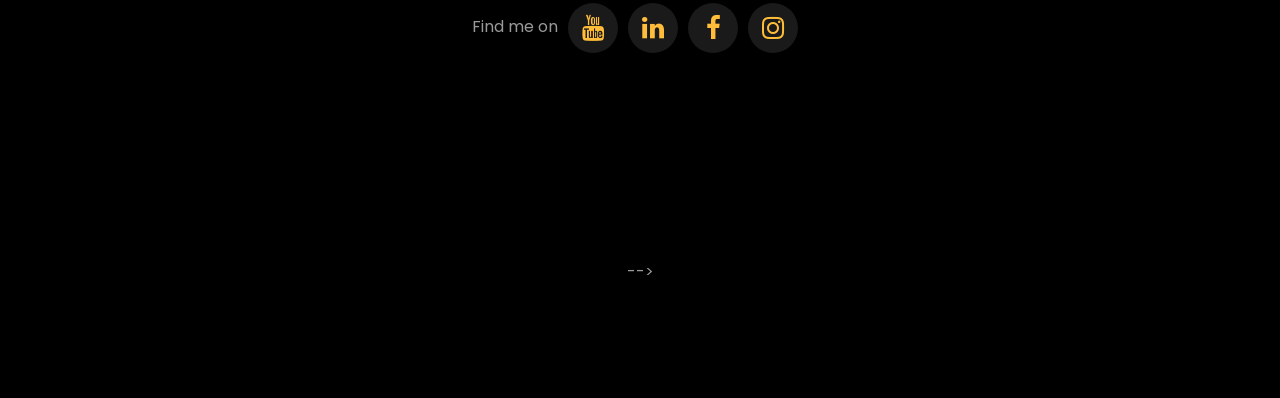
==== commit cc1fb4aa: "first commit" ====
--- a/index.html
+++ b/index.html
@@ -422,7 +422,7 @@
 
     			<div class="col-md-6">
     				<div class="resume-wrap ftco-animate">
-    					<span class="date">2012-2013</span>
+    					<span class="date">2018-2020</span>
     					<h2>Higher Secondary Certificate</h2>
     					<span class="position">Thakurgaon government college</span><br>
 						<span class="position">Subject: Science</span>
